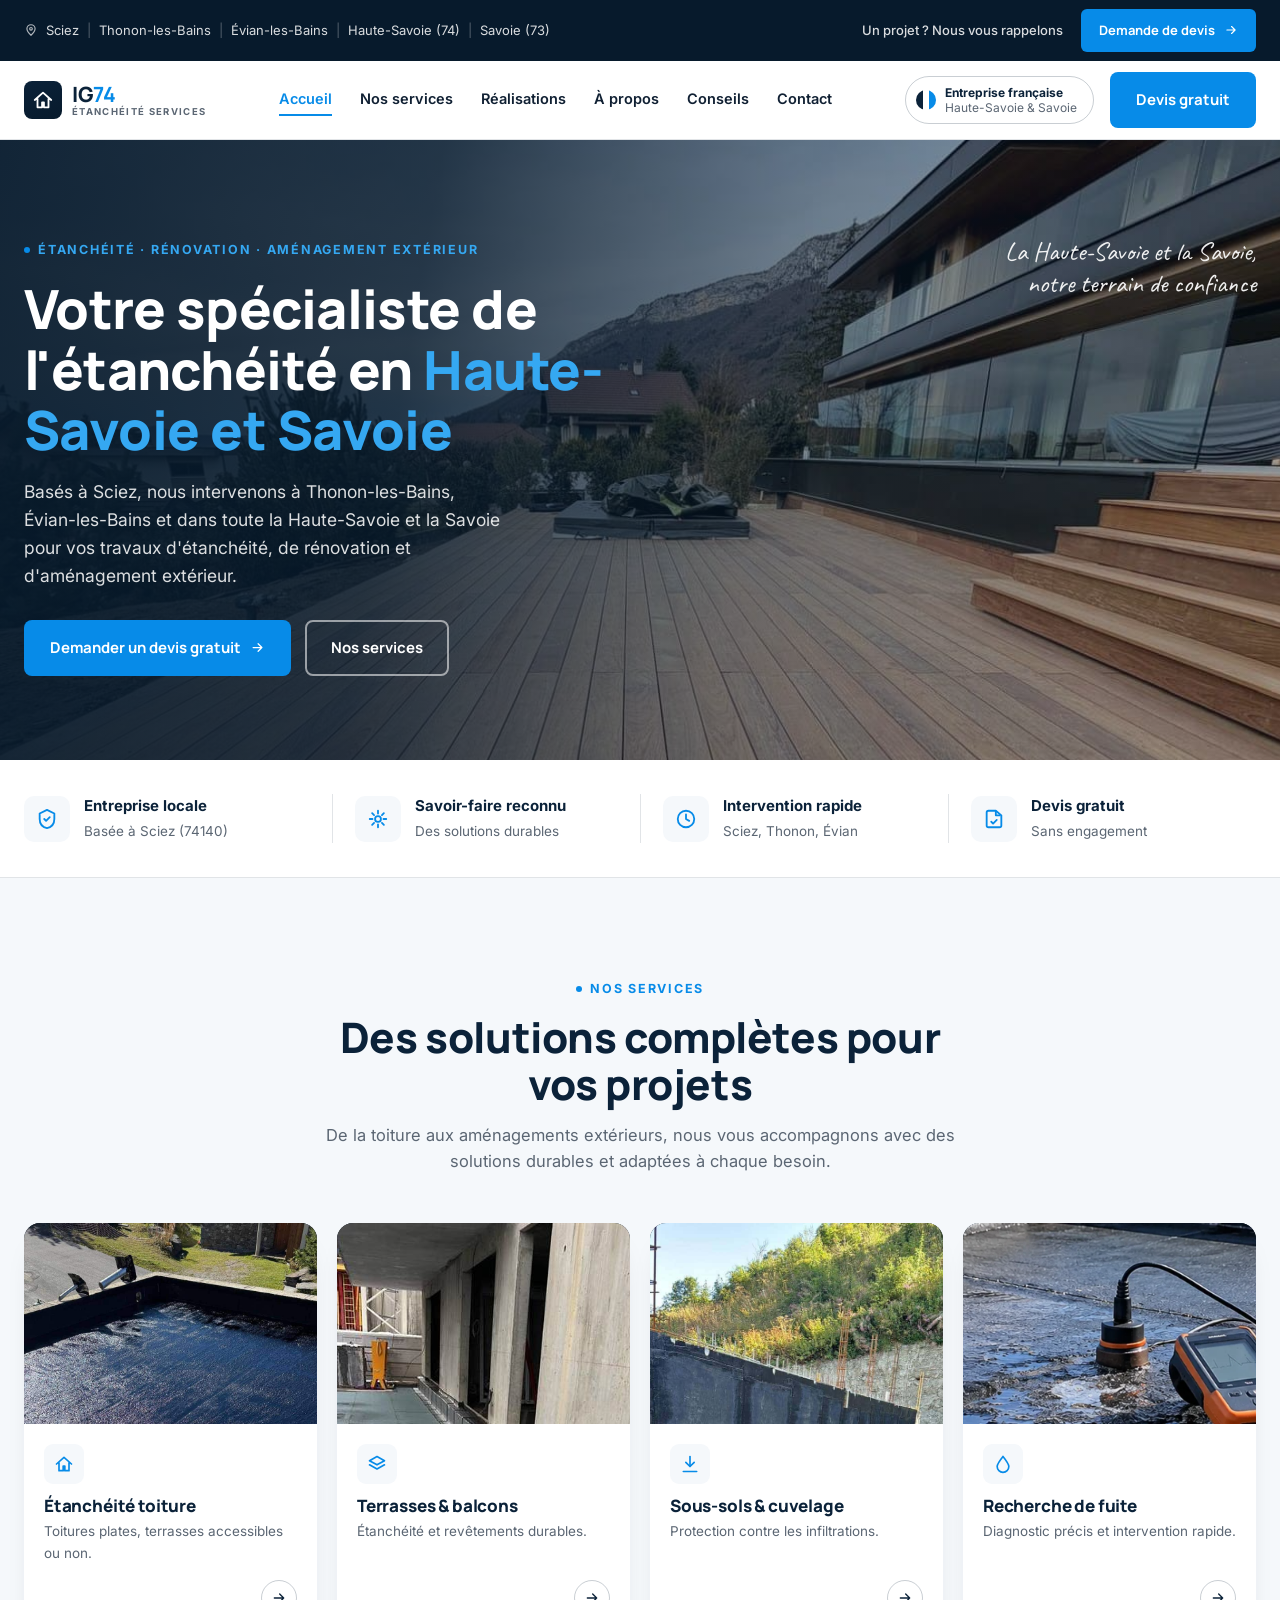
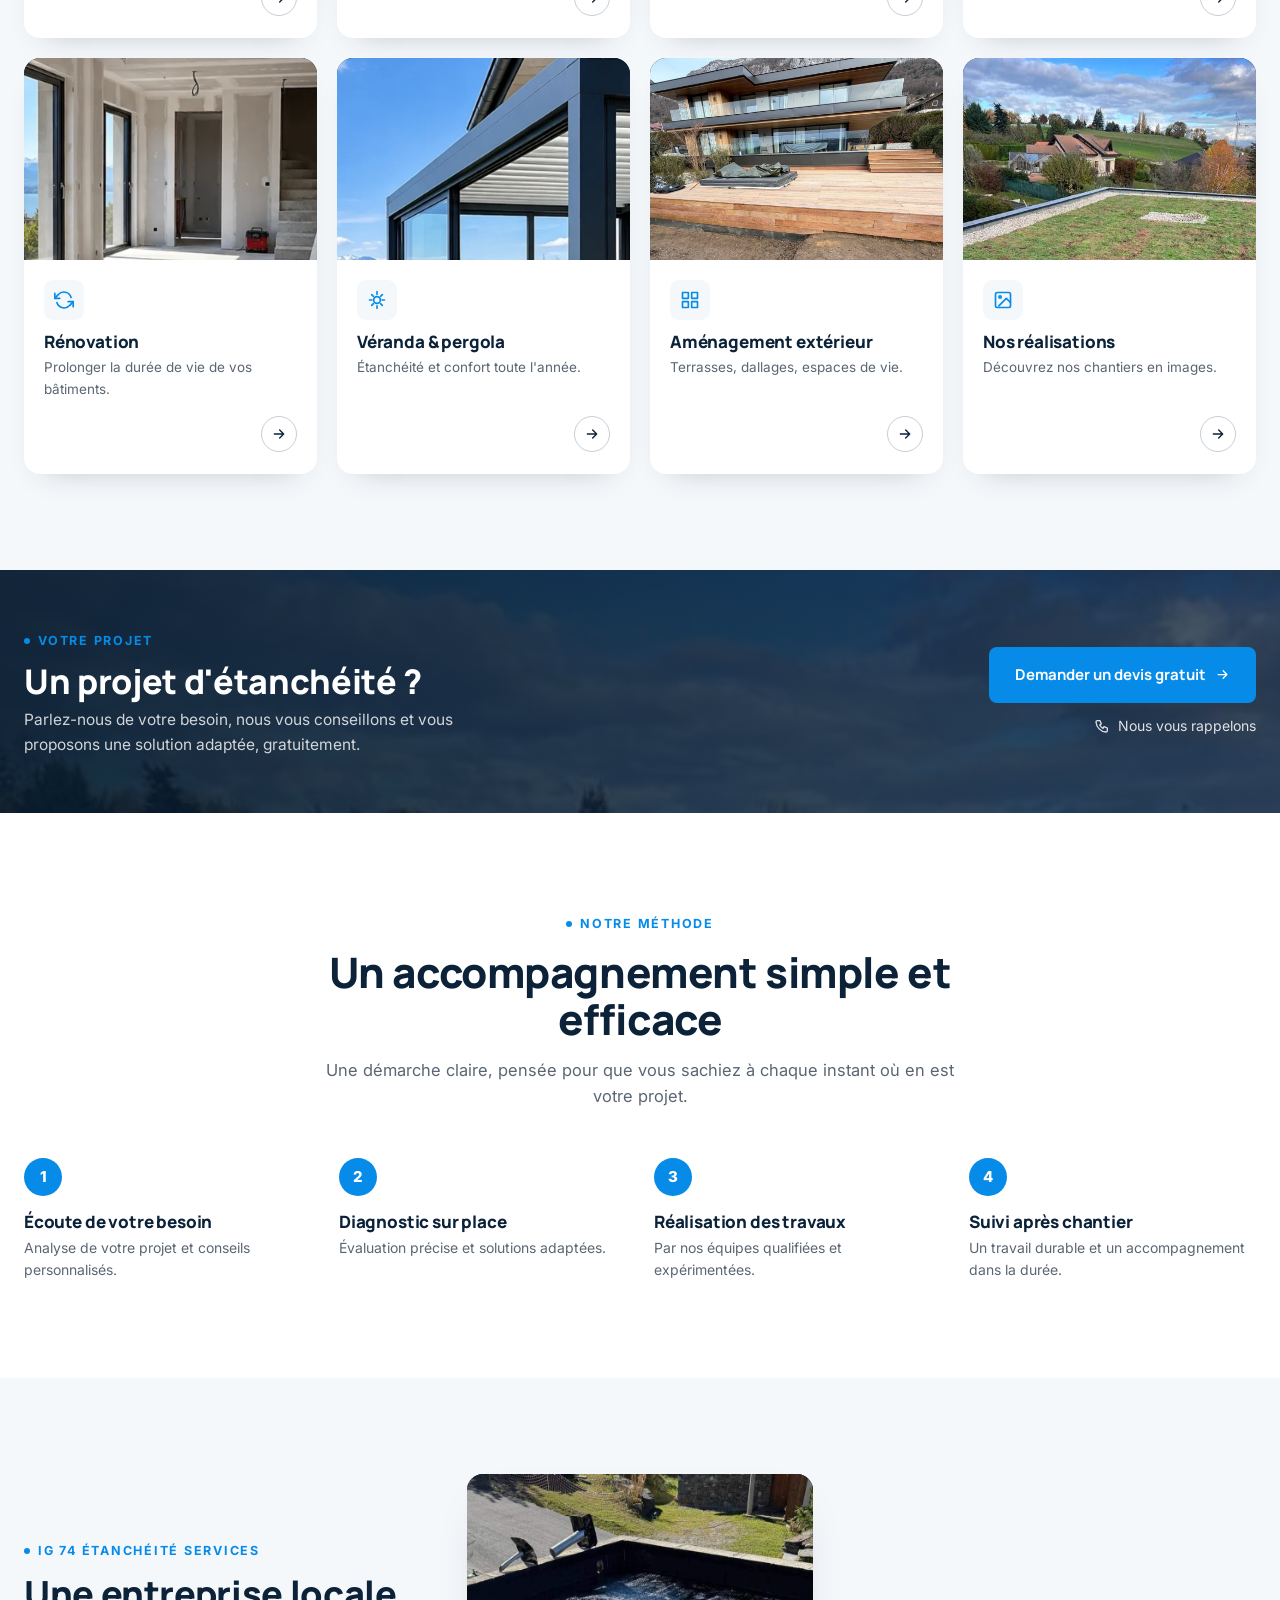
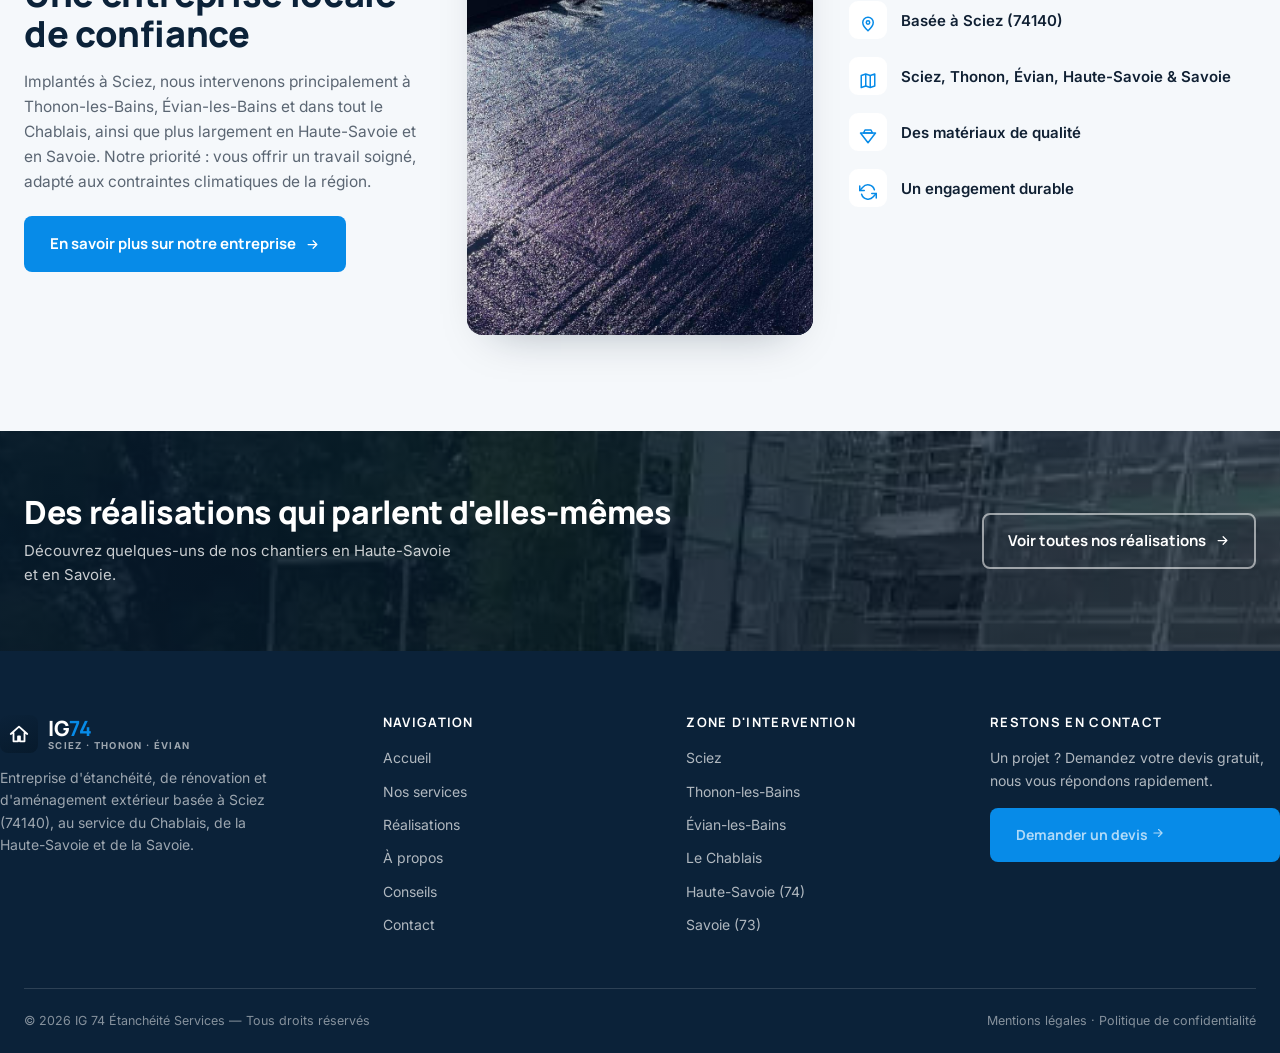
==== index.html @ 5bb249f6 "Initial IG74 website" ====
<!DOCTYPE html>
<html lang="fr">
<head>
<meta charset="UTF-8">
<meta name="viewport" content="width=device-width, initial-scale=1">
<title>Étanchéité à Sciez, Haute-Savoie &amp; Savoie | IG 74</title>
<meta name="description" content="Étanchéité toiture, terrasse et sous-sol à Sciez, en Haute-Savoie et en Savoie. Diagnostic et devis gratuits avec IG 74.">
<meta name="robots" content="index, follow">
<link rel="icon" type="image/svg+xml" href="images/favicon.svg">
<!-- Domaine définitif non fourni : à remplacer avant mise en ligne -->
<link rel="canonical" href="https://DOMAINE-A-DEFINIR.exemple/">
<meta name="geo.region" content="FR-74">
<meta name="geo.placename" content="Sciez">
<meta property="og:type" content="website">
<meta property="og:locale" content="fr_FR">
<meta property="og:title" content="Étanchéité à Sciez, Haute-Savoie &amp; Savoie | IG 74">
<meta property="og:description" content="Étanchéité toiture, terrasse et sous-sol à Sciez, en Haute-Savoie et en Savoie. Diagnostic et devis gratuits avec IG 74.">
<meta property="og:image" content="https://DOMAINE-A-DEFINIR.exemple/media/realisations/realisation-terrasse-bois-sur-mesure.jpg">
<meta property="og:url" content="https://DOMAINE-A-DEFINIR.exemple/">
<meta property="og:site_name" content="IG 74 Étanchéité Services">
<meta name="twitter:card" content="summary_large_image">
<link rel="preconnect" href="https://fonts.googleapis.com">
<link rel="preconnect" href="https://fonts.gstatic.com" crossorigin>
<link href="https://fonts.googleapis.com/css2?family=Manrope:wght@700;800;900&family=Inter:wght@400;500;600;700&family=Caveat:wght@600&display=swap" rel="stylesheet">
<link rel="stylesheet" href="assets/css/base.css">
<link rel="stylesheet" href="assets/css/home.css">
<script type="application/ld+json">
{
  "@context": "https://schema.org",
  "@type": ["GeneralContractor", "RoofingContractor"],
  "@id": "https://DOMAINE-A-DEFINIR.exemple/#business",
  "name": "IG 74 Étanchéité Services",
  "description": "Entreprise d'étanchéité, de rénovation et d'aménagement extérieur basée à Sciez, intervenant à Sciez, Thonon-les-Bains, Évian-les-Bains, dans le Chablais, et plus largement en Haute-Savoie et en Savoie.",
  "url": "https://DOMAINE-A-DEFINIR.exemple/",
  "taxID": "890 019 482",
  "address": {
    "@type": "PostalAddress",
    "streetAddress": "267 Chemin des Voies",
    "postalCode": "74140",
    "addressLocality": "Sciez",
    "addressRegion": "Haute-Savoie",
    "addressCountry": "FR"
  },
  "areaServed": [
    {"@type": "City", "name": "Sciez"},
    {"@type": "City", "name": "Thonon-les-Bains"},
    {"@type": "City", "name": "Évian-les-Bains"},
    {"@type": "AdministrativeArea", "name": "Le Chablais"},
    {"@type": "AdministrativeArea", "name": "Haute-Savoie"},
    {"@type": "AdministrativeArea", "name": "Savoie"}
  ]
}
</script>
<script type="application/ld+json">
{
  "@context": "https://schema.org",
  "@type": "FAQPage",
  "mainEntity": [
    {
      "@type": "Question",
      "name": "Le diagnostic et le devis sont-ils gratuits ?",
      "acceptedAnswer": {"@type": "Answer", "text": "Oui, le diagnostic et le devis IG 74 Étanchéité Services sont gratuits et sans engagement."}
    },
    {
      "@type": "Question",
      "name": "Dans quelles zones intervenez-vous ?",
      "acceptedAnswer": {"@type": "Answer", "text": "Nous intervenons à Sciez, Thonon-les-Bains, Évian-les-Bains et dans les environs du Chablais, ainsi que plus largement en Haute-Savoie et en Savoie."}
    },
    {
      "@type": "Question",
      "name": "Quels travaux réalisez-vous en dehors de l'étanchéité ?",
      "acceptedAnswer": {"@type": "Answer", "text": "Nous réalisons aussi la rénovation, l'aménagement extérieur, ainsi que la pose de vérandas et de pergolas."}
    }
  ]
}
</script>
</head>
<body>

<div class="topbar">
  <div class="wrap">
    <div class="topbar-zones">
      <svg width="14" height="14" viewBox="0 0 24 24" fill="none" aria-hidden="true"><path d="M12 21s7-6.2 7-11a7 7 0 10-14 0c0 4.8 7 11 7 11z" stroke="currentColor" stroke-width="2"/><circle cx="12" cy="10" r="2.3" stroke="currentColor" stroke-width="2"/></svg>
      <span>Sciez</span><span class="sep">|</span><span>Thonon-les-Bains</span><span class="sep">|</span><span>Évian-les-Bains</span><span class="sep">|</span><span>Haute-Savoie (74)</span><span class="sep">|</span><span>Savoie (73)</span>
    </div>
    <div class="topbar-right">
      <a class="callback" href="contact.html" data-track="callback_click">Un projet ? Nous vous rappelons</a>
      <a class="btn btn-primary" href="contact.html" data-track="quote_click">Demande de devis <svg width="14" height="14" viewBox="0 0 24 24" fill="none"><path d="M5 12h14M13 6l6 6-6 6" stroke="currentColor" stroke-width="2" stroke-linecap="round" stroke-linejoin="round"/></svg></a>
    </div>
  </div>
</div>

<header id="top">
  <div class="wrap nav" id="nav">
    <a class="logo" href="index.html" aria-label="IG 74 Étanchéité Services — Accueil">
      <span class="logo-mark" aria-hidden="true"><svg viewBox="0 0 24 24" fill="none"><path d="M3 12l9-8 9 8M6 10.3V20h5v-5.5h2V20h5V10.3" stroke="#fff" stroke-width="2" stroke-linecap="round" stroke-linejoin="round"/></svg></span>
      <span class="logo-word"><span class="lw-name">IG<b>74</b></span><span class="lw-tag">Étanchéité Services</span></span>
    </a>
    <nav class="navlinks">
      <a href="index.html" class="active">Accueil</a>
      <a href="index.html#services">Nos services</a>
      <a href="realisations.html">Réalisations</a>
      <a href="index.html#entreprise">À propos</a>
      <a href="index.html#methode">Conseils</a>
      <a href="contact.html">Contact</a>
    </nav>
    <div class="nav-cta">
      <div class="nav-badge">
        <span class="flag" aria-hidden="true"><i></i><i></i><i></i></span>
        <span class="nb-text"><b>Entreprise française</b><i>Haute-Savoie &amp; Savoie</i></span>
      </div>
      <a class="btn btn-primary" href="contact.html" data-track="quote_click">Devis gratuit</a>
      <button class="burger" id="burger" aria-label="Menu"><span></span><span></span><span></span></button>
    </div>
  </div>
</header>

<section class="hero">
  <div class="hero-bg" aria-hidden="true">
    <img src="media/realisations/realisation-terrasse-bois-sur-mesure.jpg" alt="" fetchpriority="high" decoding="async">
  </div>
  <div class="wrap hero-inner">
    <div class="hero-copy reveal">
      <span class="eyebrow"><span class="dot"></span>Étanchéité · Rénovation · Aménagement extérieur</span>
      <h1>Votre spécialiste de l&#x27;étanchéité en <span class="accent">Haute-Savoie et Savoie</span></h1>
      <p class="lead">Basés à Sciez, nous intervenons à Thonon-les-Bains, Évian-les-Bains et dans toute la Haute-Savoie et la Savoie pour vos travaux d&#x27;étanchéité, de rénovation et d&#x27;aménagement extérieur.</p>
      <div class="hero-cta">
        <a class="btn btn-primary" href="contact.html" data-track="quote_click">Demander un devis gratuit <svg width="15" height="15" viewBox="0 0 24 24" fill="none"><path d="M5 12h14M13 6l6 6-6 6" stroke="currentColor" stroke-width="2" stroke-linecap="round" stroke-linejoin="round"/></svg></a>
        <a class="btn btn-ghost-white" href="#services">Nos services</a>
      </div>
    </div>
    <p class="hero-script reveal">La Haute-Savoie et la Savoie, notre terrain de confiance</p>
  </div>
</section>

<section class="advantages">
  <div class="wrap">
    <div class="adv-item reveal">
      <span class="ico"><svg width="22" height="22" viewBox="0 0 24 24" fill="none"><path d="M12 2l8 4v6c0 5.5-3.5 9-8 10-4.5-1-8-4.5-8-10V6l8-4z" stroke="currentColor" stroke-width="2" stroke-linejoin="round"/><path d="M9 12l2 2 4-4" stroke="currentColor" stroke-width="2" stroke-linecap="round" stroke-linejoin="round"/></svg></span>
      <div><b>Entreprise locale</b><span>Basée à Sciez (74140)</span></div>
    </div>
    <div class="adv-item reveal">
      <span class="ico"><svg width="22" height="22" viewBox="0 0 24 24" fill="none" stroke="currentColor" stroke-width="2" stroke-linecap="round"><circle cx="12" cy="12" r="3.2"/><path d="M12 3v3M12 18v3M3 12h3M18 12h3M5.6 5.6l2.1 2.1M16.3 16.3l2.1 2.1M18.4 5.6l-2.1 2.1M7.7 16.3l-2.1 2.1"/></svg></span>
      <div><b>Savoir-faire reconnu</b><span>Des solutions durables</span></div>
    </div>
    <div class="adv-item reveal">
      <span class="ico"><svg width="22" height="22" viewBox="0 0 24 24" fill="none"><circle cx="12" cy="12" r="9" stroke="currentColor" stroke-width="2"/><path d="M12 7v5l3.5 2" stroke="currentColor" stroke-width="2" stroke-linecap="round" stroke-linejoin="round"/></svg></span>
      <div><b>Intervention rapide</b><span>Sciez, Thonon, Évian</span></div>
    </div>
    <div class="adv-item reveal">
      <span class="ico"><svg width="22" height="22" viewBox="0 0 24 24" fill="none"><path d="M14 3H6a2 2 0 00-2 2v14a2 2 0 002 2h12a2 2 0 002-2V8l-6-5z" stroke="currentColor" stroke-width="2" stroke-linejoin="round"/><path d="M14 3v5h5" stroke="currentColor" stroke-width="2" stroke-linejoin="round"/><path d="M9 15l2 2 4-4" stroke="currentColor" stroke-width="2" stroke-linecap="round" stroke-linejoin="round"/></svg></span>
      <div><b>Devis gratuit</b><span>Sans engagement</span></div>
    </div>
  </div>
</section>

<section class="block services" id="services">
  <div class="wrap">
    <div class="head reveal">
      <span class="eyebrow"><span class="dot"></span>Nos services</span>
      <h2>Des solutions complètes pour vos projets</h2>
      <p>De la toiture aux aménagements extérieurs, nous vous accompagnons avec des solutions durables et adaptées à chaque besoin.</p>
    </div>
    <div class="svc-grid">

      <a class="svc-card reveal" href="etancheite-toiture.html" data-track="service_click" data-service="etancheite-toiture">
        <div class="svc-photo"><img src="media/realisations/realisation-toiture-plate-etancheifiee.jpg" alt="Étanchéité de toiture plate — réalisation" loading="lazy" decoding="async"></div>
        <div class="svc-body">
          <span class="ico"><svg width="20" height="20" viewBox="0 0 24 24" fill="none"><path d="M3 12l9-8 9 8M6 10.3V20h5v-5.5h2V20h5V10.3" stroke="currentColor" stroke-width="2" stroke-linecap="round" stroke-linejoin="round"/></svg></span>
          <h3>Étanchéité toiture</h3>
          <p>Toitures plates, terrasses accessibles ou non.</p>
          <span class="svc-arrow"><svg width="16" height="16" viewBox="0 0 24 24" fill="none"><path d="M5 12h14M13 6l6 6-6 6" stroke="currentColor" stroke-width="2" stroke-linecap="round" stroke-linejoin="round"/></svg></span>
        </div>
      </a>

      <a class="svc-card reveal" href="etancheite-terrasse.html" data-track="service_click" data-service="etancheite-terrasse">
        <div class="svc-photo"><img src="media/realisations/realisation-etancheite-toiture-terrasse-web.jpg" alt="Étanchéité de terrasse — réalisation" loading="lazy" decoding="async"></div>
        <div class="svc-body">
          <span class="ico"><svg width="20" height="20" viewBox="0 0 24 24" fill="none"><path d="M12 3l9 5-9 5-9-5 9-5z" stroke="currentColor" stroke-width="2" stroke-linejoin="round"/><path d="M3 13l9 5 9-5" stroke="currentColor" stroke-width="2" stroke-linecap="round" stroke-linejoin="round"/></svg></span>
          <h3>Terrasses &amp; balcons</h3>
          <p>Étanchéité et revêtements durables.</p>
          <span class="svc-arrow"><svg width="16" height="16" viewBox="0 0 24 24" fill="none"><path d="M5 12h14M13 6l6 6-6 6" stroke="currentColor" stroke-width="2" stroke-linecap="round" stroke-linejoin="round"/></svg></span>
        </div>
      </a>

      <a class="svc-card reveal" href="etancheite-sous-sol.html" data-track="service_click" data-service="etancheite-sous-sol">
        <div class="svc-photo"><img src="media/realisations/realisation-etancheite-fondation.jpg" alt="Étanchéité de fondation — réalisation" loading="lazy" decoding="async"></div>
        <div class="svc-body">
          <span class="ico"><svg width="20" height="20" viewBox="0 0 24 24" fill="none" stroke="currentColor" stroke-width="2" stroke-linecap="round" stroke-linejoin="round"><path d="M12 3v11"/><path d="M7 10l5 5 5-5"/><path d="M4 21h16"/></svg></span>
          <h3>Sous-sols &amp; cuvelage</h3>
          <p>Protection contre les infiltrations.</p>
          <span class="svc-arrow"><svg width="16" height="16" viewBox="0 0 24 24" fill="none"><path d="M5 12h14M13 6l6 6-6 6" stroke="currentColor" stroke-width="2" stroke-linecap="round" stroke-linejoin="round"/></svg></span>
        </div>
      </a>

      <a class="svc-card reveal" href="recherche-de-fuite.html" data-track="service_click" data-service="recherche-de-fuite">
        <div class="svc-photo"><img src="media/services/recherche-de-fuite.webp" alt="Recherche et diagnostic de fuite sur toiture-terrasse" loading="lazy" decoding="async"></div>
        <div class="svc-body">
          <span class="ico"><svg width="20" height="20" viewBox="0 0 24 24" fill="none"><path d="M12 3c-4 5-7 9-7 12a7 7 0 0014 0c0-3-3-7-7-12z" stroke="currentColor" stroke-width="2" stroke-linejoin="round"/></svg></span>
          <h3>Recherche de fuite</h3>
          <p>Diagnostic précis et intervention rapide.</p>
          <span class="svc-arrow"><svg width="16" height="16" viewBox="0 0 24 24" fill="none"><path d="M5 12h14M13 6l6 6-6 6" stroke="currentColor" stroke-width="2" stroke-linecap="round" stroke-linejoin="round"/></svg></span>
        </div>
      </a>

      <a class="svc-card reveal" href="renovation-entreprise-generale.html" data-track="service_click" data-service="renovation-entreprise-generale">
        <div class="svc-photo"><img src="media/services/renovation.webp" alt="Travaux de rénovation intérieure par IG 74" loading="lazy" decoding="async"></div>
        <div class="svc-body">
          <span class="ico"><svg width="20" height="20" viewBox="0 0 24 24" fill="none" stroke="currentColor" stroke-width="2" stroke-linecap="round" stroke-linejoin="round"><path d="M1 4v6h6"/><path d="M23 20v-6h-6"/><path d="M20.5 9A9 9 0 005 5.6L1 10"/><path d="M3.5 15A9 9 0 0019 18.4L23 14"/></svg></span>
          <h3>Rénovation</h3>
          <p>Prolonger la durée de vie de vos bâtiments.</p>
          <span class="svc-arrow"><svg width="16" height="16" viewBox="0 0 24 24" fill="none"><path d="M5 12h14M13 6l6 6-6 6" stroke="currentColor" stroke-width="2" stroke-linecap="round" stroke-linejoin="round"/></svg></span>
        </div>
      </a>

      <a class="svc-card reveal" href="veranda-pergola.html" data-track="service_click" data-service="veranda-pergola">
        <div class="svc-photo"><img src="media/services/veranda-pergola.webp" alt="Véranda et pergola moderne" loading="lazy" decoding="async"></div>
        <div class="svc-body">
          <span class="ico"><svg width="20" height="20" viewBox="0 0 24 24" fill="none" stroke="currentColor" stroke-width="2" stroke-linecap="round"><circle cx="12" cy="12" r="4"/><path d="M12 2v3M12 19v3M3 12h3M18 12h3M5.6 5.6l2.1 2.1M16.3 16.3l2.1 2.1M18.4 5.6l-2.1 2.1M7.7 16.3l-2.1 2.1"/></svg></span>
          <h3>Véranda &amp; pergola</h3>
          <p>Étanchéité et confort toute l&#x27;année.</p>
          <span class="svc-arrow"><svg width="16" height="16" viewBox="0 0 24 24" fill="none"><path d="M5 12h14M13 6l6 6-6 6" stroke="currentColor" stroke-width="2" stroke-linecap="round" stroke-linejoin="round"/></svg></span>
        </div>
      </a>

      <a class="svc-card reveal" href="amenagement-exterieur.html" data-track="service_click" data-service="amenagement-exterieur">
        <div class="svc-photo"><img src="media/realisations/realisation-terrasse-bois.jpg" alt="Terrasse en bois — réalisation" loading="lazy" decoding="async"></div>
        <div class="svc-body">
          <span class="ico"><svg width="20" height="20" viewBox="0 0 24 24" fill="none" stroke="currentColor" stroke-width="2" stroke-linejoin="round"><rect x="3" y="3" width="7" height="7"/><rect x="14" y="3" width="7" height="7"/><rect x="3" y="14" width="7" height="7"/><rect x="14" y="14" width="7" height="7"/></svg></span>
          <h3>Aménagement extérieur</h3>
          <p>Terrasses, dallages, espaces de vie.</p>
          <span class="svc-arrow"><svg width="16" height="16" viewBox="0 0 24 24" fill="none"><path d="M5 12h14M13 6l6 6-6 6" stroke="currentColor" stroke-width="2" stroke-linecap="round" stroke-linejoin="round"/></svg></span>
        </div>
      </a>

      <a class="svc-card reveal" href="realisations.html" data-track="service_click" data-service="realisations">
        <div class="svc-photo"><img src="media/realisations/realisation-toiture-vegetalisee-web.jpg" alt="Nos réalisations" loading="lazy" decoding="async"></div>
        <div class="svc-body">
          <span class="ico"><svg width="20" height="20" viewBox="0 0 24 24" fill="none" stroke="currentColor" stroke-width="2" stroke-linejoin="round"><rect x="3" y="3" width="18" height="18" rx="2"/><circle cx="8.5" cy="8.5" r="1.4"/><path d="M21 15l-5-5-9 9" stroke-linecap="round"/></svg></span>
          <h3>Nos réalisations</h3>
          <p>Découvrez nos chantiers en images.</p>
          <span class="svc-arrow"><svg width="16" height="16" viewBox="0 0 24 24" fill="none"><path d="M5 12h14M13 6l6 6-6 6" stroke="currentColor" stroke-width="2" stroke-linecap="round" stroke-linejoin="round"/></svg></span>
        </div>
      </a>

    </div>
  </div>
</section>

<section class="ctaband-photo">
  <div class="bg" aria-hidden="true"><img src="media/realisations/realisation-toiture-vegetalisee-web.jpg" alt=""></div>
  <div class="wrap reveal">
    <div>
      <span class="eyebrow"><span class="dot"></span>Votre projet</span>
      <h2>Un projet d&#x27;étanchéité ?</h2>
      <p>Parlez-nous de votre besoin, nous vous conseillons et vous proposons une solution adaptée, gratuitement.</p>
    </div>
    <div class="cb-actions">
      <a class="btn btn-primary" href="contact.html" data-track="quote_click">Demander un devis gratuit <svg width="15" height="15" viewBox="0 0 24 24" fill="none"><path d="M5 12h14M13 6l6 6-6 6" stroke="currentColor" stroke-width="2" stroke-linecap="round" stroke-linejoin="round"/></svg></a>
      <a class="callback" href="contact.html" data-track="callback_click"><svg width="16" height="16" viewBox="0 0 24 24" fill="none"><path d="M5 4h4l2 5-2.5 1.5a11 11 0 005 5L15 13l5 2v4a2 2 0 01-2 2A16 16 0 013 6a2 2 0 012-2z" stroke="currentColor" stroke-width="2" stroke-linejoin="round"/></svg> Nous vous rappelons</a>
    </div>
  </div>
</section>

<section class="block process" id="methode">
  <div class="wrap">
    <div class="head reveal">
      <span class="eyebrow"><span class="dot"></span>Notre méthode</span>
      <h2>Un accompagnement simple et efficace</h2>
      <p>Une démarche claire, pensée pour que vous sachiez à chaque instant où en est votre projet.</p>
    </div>
    <div class="steps">
      <div class="step reveal"><div class="num">1</div><h4>Écoute de votre besoin</h4><p>Analyse de votre projet et conseils personnalisés.</p></div>
      <div class="step reveal"><div class="num">2</div><h4>Diagnostic sur place</h4><p>Évaluation précise et solutions adaptées.</p></div>
      <div class="step reveal"><div class="num">3</div><h4>Réalisation des travaux</h4><p>Par nos équipes qualifiées et expérimentées.</p></div>
      <div class="step reveal"><div class="num">4</div><h4>Suivi après chantier</h4><p>Un travail durable et un accompagnement dans la durée.</p></div>
    </div>
  </div>
</section>

<section class="block local" id="entreprise">
  <div class="wrap local-grid">
    <div class="local-copy reveal">
      <span class="eyebrow"><span class="dot"></span>IG 74 Étanchéité Services</span>
      <h2>Une entreprise locale de confiance</h2>
      <p>Implantés à Sciez, nous intervenons principalement à Thonon-les-Bains, Évian-les-Bains et dans tout le Chablais, ainsi que plus largement en Haute-Savoie et en Savoie. Notre priorité : vous offrir un travail soigné, adapté aux contraintes climatiques de la région.</p>
      <a class="btn btn-primary" href="contact.html" data-track="quote_click">En savoir plus sur notre entreprise <svg width="15" height="15" viewBox="0 0 24 24" fill="none"><path d="M5 12h14M13 6l6 6-6 6" stroke="currentColor" stroke-width="2" stroke-linecap="round" stroke-linejoin="round"/></svg></a>
    </div>
    <div class="local-media reveal">
      <img src="media/realisations/realisation-toiture-plate-etancheifiee.jpg" alt="Chantier d'étanchéité IG 74 Étanchéité Services" loading="lazy" decoding="async">
    </div>
    <div class="local-points reveal">
      <div class="local-point">
        <span class="ico"><svg width="18" height="18" viewBox="0 0 24 24" fill="none"><path d="M12 21s7-6.2 7-11a7 7 0 10-14 0c0 4.8 7 11 7 11z" stroke="currentColor" stroke-width="2"/><circle cx="12" cy="10" r="2.3" stroke="currentColor" stroke-width="2"/></svg></span>
        <span>Basée à Sciez (74140)</span>
      </div>
      <div class="local-point">
        <span class="ico"><svg width="18" height="18" viewBox="0 0 24 24" fill="none"><path d="M9 20l-6 2V6l6-2 6 2 6-2v16l-6 2-6-2z" stroke="currentColor" stroke-width="2" stroke-linejoin="round"/><path d="M9 4v16M15 6v16" stroke="currentColor" stroke-width="2"/></svg></span>
        <span>Sciez, Thonon, Évian, Haute-Savoie &amp; Savoie</span>
      </div>
      <div class="local-point">
        <span class="ico"><svg width="18" height="18" viewBox="0 0 24 24" fill="none"><path d="M6 8h12l-2-4H8L6 8z" stroke="currentColor" stroke-width="2" stroke-linejoin="round"/><path d="M2 8h20l-10 13L2 8z" stroke="currentColor" stroke-width="2" stroke-linejoin="round"/></svg></span>
        <span>Des matériaux de qualité</span>
      </div>
      <div class="local-point">
        <span class="ico"><svg width="18" height="18" viewBox="0 0 24 24" fill="none" stroke="currentColor" stroke-width="2" stroke-linecap="round" stroke-linejoin="round"><path d="M1 4v6h6"/><path d="M23 20v-6h-6"/><path d="M20.5 9A9 9 0 005 5.6L1 10"/><path d="M3.5 15A9 9 0 0019 18.4L23 14"/></svg></span>
        <span>Un engagement durable</span>
      </div>
    </div>
  </div>
</section>

<section class="real-band">
  <div class="bg" aria-hidden="true"><img src="media/realisations/realisation-sur-le-chantier-poster.jpg" alt=""></div>
  <div class="wrap reveal">
    <div>
      <h2>Des réalisations qui parlent d&#x27;elles-mêmes</h2>
      <p>Découvrez quelques-uns de nos chantiers en Haute-Savoie et en Savoie.</p>
    </div>
    <a class="btn btn-ghost-white" href="realisations.html">Voir toutes nos réalisations <svg width="15" height="15" viewBox="0 0 24 24" fill="none"><path d="M5 12h14M13 6l6 6-6 6" stroke="currentColor" stroke-width="2" stroke-linecap="round" stroke-linejoin="round"/></svg></a>
  </div>
</section>

<footer>
  <div class="wrap foot-top">
    <div class="foot-grid">
      <div class="foot-brand">
        <a class="logo" href="index.html" aria-label="IG 74 Étanchéité Services">
          <span class="logo-mark" aria-hidden="true"><svg viewBox="0 0 24 24" fill="none"><path d="M3 12l9-8 9 8M6 10.3V20h5v-5.5h2V20h5V10.3" stroke="#fff" stroke-width="2" stroke-linecap="round" stroke-linejoin="round"/></svg></span>
          <span class="logo-word"><span class="lw-name">IG<b>74</b></span><span class="lw-tag">Sciez · Thonon · Évian</span></span>
        </a>
        <p>Entreprise d&#x27;étanchéité, de rénovation et d&#x27;aménagement extérieur basée à Sciez (74140), au service du Chablais, de la Haute-Savoie et de la Savoie.</p>
      </div>
      <div class="foot-col">
        <h4>Navigation</h4>
        <a href="index.html">Accueil</a>
        <a href="index.html#services">Nos services</a>
        <a href="realisations.html">Réalisations</a>
        <a href="index.html#entreprise">À propos</a>
        <a href="index.html#methode">Conseils</a>
        <a href="contact.html">Contact</a>
      </div>
      <div class="foot-col">
        <h4>Zone d&#x27;intervention</h4>
        <div>Sciez</div>
        <div>Thonon-les-Bains</div>
        <div>Évian-les-Bains</div>
        <div>Le Chablais</div>
        <div>Haute-Savoie (74)</div>
        <div>Savoie (73)</div>
      </div>
      <div class="foot-col">
        <h4>Restons en contact</h4>
        <p>Un projet ? Demandez votre devis gratuit, nous vous répondons rapidement.</p>
        <a class="btn btn-primary" href="contact.html" data-track="quote_click">Demander un devis <svg width="14" height="14" viewBox="0 0 24 24" fill="none"><path d="M5 12h14M13 6l6 6-6 6" stroke="currentColor" stroke-width="2" stroke-linecap="round" stroke-linejoin="round"/></svg></a>
      </div>
    </div>
  </div>
  <div class="wrap">
    <div class="foot-bottom">
      <span>© <span data-ig74="year"></span> IG 74 Étanchéité Services — Tous droits réservés</span>
      <span><a href="mentions-legales.html">Mentions légales</a> · <a href="politique-de-confidentialite.html">Politique de confidentialité</a></span>
    </div>
  </div>
</footer>

<div class="mobile-cta-bar" role="navigation" aria-label="Actions rapides">
  <a href="contact.html" data-track="quote_click"><svg width="17" height="17" viewBox="0 0 24 24" fill="none"><path d="M4 20h16M6 20V9l6-4 6 4v11M10 20v-6h4v6" stroke="currentColor" stroke-width="2" stroke-linejoin="round"/></svg>Devis</a>
  <a href="contact.html" data-track="callback_click"><svg width="17" height="17" viewBox="0 0 24 24" fill="none"><path d="M5 4h4l2 5-2.5 1.5a11 11 0 005 5L15 13l5 2v4a2 2 0 01-2 2A16 16 0 013 6a2 2 0 012-2z" stroke="currentColor" stroke-width="2" stroke-linejoin="round"/></svg>Rappel</a>
  <a class="cta-quote" href="realisations.html"><svg width="17" height="17" viewBox="0 0 24 24" fill="none"><rect x="3" y="3" width="18" height="18" rx="2" stroke="currentColor" stroke-width="2"/><circle cx="8.5" cy="8.5" r="1.4" stroke="currentColor" stroke-width="2"/><path d="M21 15l-5-5-9 9" stroke="currentColor" stroke-width="2" stroke-linecap="round"/></svg>Réalisations</a>
</div>

<script src="assets/js/site-config.js"></script>
<script src="assets/js/tracking.js"></script>
<script src="assets/js/site.js"></script>
</body>
</html>
---- assets/css/base.css ----
/* ============================================================
   IG 74 ÉTANCHÉITÉ SERVICES — Fondations (tokens, layout, header,
   topbar, footer, boutons). Partagé par toutes les pages.
   ============================================================ */
:root{
  --navy:#0B2239;
  --navy-deep:#071A2C;
  --blue:#078BE8;
  --blue-light:#35A8F2;
  --ink:#102033;
  --muted:#5B6673;
  --paper:#F5F8FB;
  --white:#FFFFFF;
  --line:rgba(11,34,57,.12);
  --line-strong:rgba(11,34,57,.22);
  --r-sm:6px;
  --r-md:10px;
  --r-lg:16px;
  --shadow-soft:0 20px 44px -26px rgba(7,26,44,.35);
  --shadow-card:0 14px 30px -20px rgba(7,26,44,.28);
}
*{box-sizing:border-box;margin:0;padding:0}
html{scroll-behavior:smooth}
html,body{overflow-x:clip;max-width:100%}
body{
  font-family:"Inter",system-ui,sans-serif;
  color:var(--ink);
  background:var(--white);
  line-height:1.6;
  -webkit-font-smoothing:antialiased;
}
h1,h2,h3,h4{font-family:"Manrope","Inter",system-ui,sans-serif;line-height:1.12;letter-spacing:-.01em;color:var(--navy)}
a{color:inherit;text-decoration:none}
ul{list-style:none}
img{max-width:100%}
.wrap{max-width:1280px;margin:0 auto;padding:0 24px}
.wrap-narrow{max-width:900px;margin:0 auto;padding:0 24px}
section[id]{scroll-margin-top:132px}

.eyebrow{
  display:inline-flex;align-items:center;gap:8px;
  font-size:12.5px;letter-spacing:.14em;text-transform:uppercase;
  color:var(--blue);font-weight:700;
}
.eyebrow .dot{width:6px;height:6px;border-radius:50%;background:var(--blue);flex:0 0 auto}

.btn{
  display:inline-flex;align-items:center;gap:9px;justify-content:center;
  font-family:"Manrope","Inter",sans-serif;font-weight:700;font-size:15px;
  padding:14px 24px;border-radius:8px;border:2px solid transparent;
  cursor:pointer;transition:transform .15s ease,background .2s ease,color .2s ease,box-shadow .25s ease;
  white-space:nowrap;
}
.btn-primary{background:var(--blue);color:#fff}
.btn-primary:hover{background:#0678c9;transform:translateY(-2px);box-shadow:0 16px 32px -14px rgba(7,139,232,.55)}
.btn-dark{background:var(--navy);color:#fff}
.btn-dark:hover{background:var(--navy-deep);transform:translateY(-2px)}
.btn-ghost{border-color:var(--navy);color:var(--navy)}
.btn-ghost:hover{background:var(--navy);color:#fff;transform:translateY(-2px)}
.btn-ghost-white{border-color:rgba(255,255,255,.55);color:#fff}
.btn-ghost-white:hover{background:#fff;color:var(--navy)}
.btn[aria-disabled="true"]{opacity:.55;cursor:not-allowed;pointer-events:none}
.btn svg{flex:0 0 auto}

/* ---------- LOGO / WORDMARK ---------- */
.logo{display:flex;align-items:center;gap:10px}
.logo-mark{
  width:38px;height:38px;flex:0 0 auto;border-radius:8px;
  background:linear-gradient(160deg,var(--navy),var(--navy-deep));
  display:flex;align-items:center;justify-content:center;position:relative;
}
.logo-mark svg{width:22px;height:22px}
.logo-word{display:flex;flex-direction:column;line-height:1}
.logo-word .lw-name{font-family:"Manrope",sans-serif;font-weight:900;font-size:21px;letter-spacing:-.02em;color:var(--navy)}
.logo-word .lw-name b{color:var(--blue)}
.logo-word .lw-tag{font-size:9.5px;letter-spacing:.14em;text-transform:uppercase;color:var(--muted);font-weight:700;margin-top:2px}
footer .logo-word .lw-name{color:#fff}
footer .logo-word .lw-tag{color:rgba(255,255,255,.6)}

/* ---------- TOPBAR ---------- */
.topbar{background:var(--navy-deep);color:rgba(255,255,255,.85)}
.topbar .wrap{display:flex;align-items:center;justify-content:space-between;gap:20px;padding:9px 24px;font-size:13px}
.topbar-zones{display:flex;align-items:center;gap:8px;flex-wrap:wrap}
.topbar-zones svg{flex:0 0 auto;opacity:.8}
.topbar-zones span:not(.sep){white-space:nowrap}
.topbar-zones .sep{color:rgba(255,255,255,.3)}
.topbar-right{display:flex;align-items:center;gap:18px}
.topbar-right a.callback{color:rgba(255,255,255,.85);font-weight:500;white-space:nowrap}
.topbar-right a.callback:hover{color:#fff}
.topbar .btn{padding:9px 16px;font-size:13px;border-radius:6px}
@media (max-width:900px){.topbar-zones{display:none}.topbar .wrap{justify-content:space-between}}
@media (max-width:520px){.topbar-right a.callback{display:none}}

/* ---------- HEADER ---------- */
header{position:sticky;top:0;z-index:80;background:rgba(255,255,255,.96);backdrop-filter:blur(10px);border-bottom:1px solid var(--line);transition:box-shadow .3s ease}
header.scrolled{box-shadow:0 8px 30px -18px rgba(7,26,44,.35)}
.nav{display:flex;align-items:center;justify-content:space-between;height:78px;gap:20px}
.navlinks{display:flex;align-items:center;gap:28px}
.navlinks a{font-size:14.5px;font-weight:600;color:var(--ink);padding:4px 0;border-bottom:2px solid transparent;transition:color .2s,border-color .2s}
.navlinks a:hover{color:var(--blue)}
.navlinks a.active{color:var(--blue);border-color:var(--blue)}
.nav-cta{display:flex;align-items:center;gap:16px;flex:0 0 auto}
.nav-badge{
  display:flex;align-items:center;gap:9px;padding:8px 16px 8px 10px;border-radius:999px;
  border:1px solid var(--line-strong);font-size:12px;line-height:1.25;white-space:nowrap;
}
.nav-badge .flag{width:20px;height:20px;border-radius:50%;flex:0 0 auto;overflow:hidden;display:flex;box-shadow:inset 0 0 0 1px rgba(0,0,0,.08)}
.nav-badge .flag i{flex:1;display:block}
.nav-badge .flag i:nth-child(1){background:#0B2239}
.nav-badge .flag i:nth-child(2){background:#fff}
.nav-badge .flag i:nth-child(3){background:#078BE8}
.nav-badge .nb-text{display:flex;flex-direction:column}
.nav-badge b{font-weight:700;color:var(--navy)}
.nav-badge i{font-style:normal;color:var(--muted)}
.burger{display:none;background:none;border:0;cursor:pointer;flex-direction:column;gap:5px;padding:8px}
.burger span{width:24px;height:2px;background:var(--navy);transition:.25s}
@media (max-width:1080px){.nav-badge{display:none}}
@media (max-width:960px){
  .navlinks{display:none}
  .burger{display:flex}
  .mobile-open .navlinks{
    display:flex;position:absolute;top:100%;left:0;right:0;flex-direction:column;
    background:#fff;padding:18px 24px;gap:4px;border-bottom:1px solid var(--line);box-shadow:var(--shadow-soft);
  }
  .mobile-open .navlinks a{padding:12px 0;border-bottom:1px solid var(--line)}
  .nav-cta .btn-primary{padding:10px 14px;font-size:13.5px}
}

/* ---------- FOOTER ---------- */
footer{background:var(--navy);color:rgba(255,255,255,.72)}
.foot-top{padding:64px 0 40px}
.foot-grid{display:grid;grid-template-columns:1.3fr 1fr 1fr 1.1fr;gap:40px}
.foot-brand p{font-size:14px;max-width:280px;margin-top:14px;color:rgba(255,255,255,.6)}
.foot-col h4{color:#fff;font-size:13px;letter-spacing:.1em;text-transform:uppercase;margin-bottom:18px;font-weight:700}
.foot-col a,.foot-col div{display:block;font-size:14px;margin-bottom:11px;color:rgba(255,255,255,.68);overflow-wrap:anywhere}
.foot-col a:hover{color:var(--blue-light)}
.foot-col p{font-size:14px;color:rgba(255,255,255,.68);margin-bottom:16px}
.foot-bottom{border-top:1px solid rgba(255,255,255,.14);padding:22px 0;display:flex;flex-wrap:wrap;gap:10px 24px;justify-content:space-between;font-size:12.5px;color:rgba(255,255,255,.5)}
.foot-bottom a{color:rgba(255,255,255,.5)}
.foot-bottom a:hover{color:#fff}
@media (max-width:900px){.foot-grid{grid-template-columns:1fr 1fr;gap:32px}}
@media (max-width:600px){
  .foot-grid{grid-template-columns:1fr;gap:28px;text-align:center}
  .foot-brand .logo{justify-content:center}
  .foot-brand p{margin-left:auto;margin-right:auto}
  .foot-bottom{flex-direction:column;align-items:center;text-align:center}
}

/* ---------- BREADCRUMB (pages internes) ---------- */
.crumb{font-size:12.5px;color:var(--muted);padding:20px 0 0}
.crumb a{color:var(--blue)}
.crumb a:hover{text-decoration:underline}

/* ---------- REVEAL ---------- */
.reveal{opacity:0;transform:translateY(20px);transition:opacity .6s ease,transform .6s ease}
.reveal.in{opacity:1;transform:none}
@media (prefers-reduced-motion:reduce){
  *{animation:none!important;transition:none!important;scroll-behavior:auto!important}
  .reveal{opacity:1;transform:none}
}

/* ---------- MOBILE CTA BAR ---------- */
.mobile-cta-bar{display:none}
@media (max-width:640px){
  .mobile-cta-bar{
    display:flex;position:fixed;left:0;right:0;bottom:0;z-index:95;
    background:var(--navy);box-shadow:0 -6px 20px rgba(0,0,0,.28);
    padding-bottom:env(safe-area-inset-bottom);
  }
  .mobile-cta-bar a{
    flex:1;display:flex;align-items:center;justify-content:center;gap:8px;
    padding:14px 4px;color:#fff;font-weight:700;font-size:13.5px;
  }
  .mobile-cta-bar a.cta-quote{background:var(--blue)}
  body:has(.mobile-cta-bar){padding-bottom:calc(52px + env(safe-area-inset-bottom))}
}
---- assets/css/home.css ----
/* ============================================================
   IG 74 ÉTANCHÉITÉ SERVICES — Accueil
   ============================================================ */
section.block{padding:96px 0}
.head{max-width:660px;margin:0 auto 48px;text-align:center}
.head h2{font-size:clamp(28px,3.4vw,42px);font-weight:800;margin:14px 0 14px}
.head p{font-size:16.5px;color:var(--muted)}
@media (max-width:600px){section.block{padding:64px 0}}

/* ---------- HERO ---------- */
.hero{position:relative;overflow:hidden;background:var(--navy-deep);color:#fff;padding:64px 0 76px}
.hero-bg{position:absolute;inset:0;z-index:0}
.hero-bg img{width:100%;height:100%;object-fit:cover;object-position:center 22%;transform:scale(1.1);transform-origin:center top}
.hero-bg::after{
  content:"";position:absolute;inset:0;
  background:linear-gradient(100deg,rgba(7,26,44,.94) 0%,rgba(7,26,44,.86) 32%,rgba(7,26,44,.55) 58%,rgba(7,26,44,.28) 100%);
}
.hero-inner{position:relative;z-index:1;display:grid;grid-template-columns:1.15fr .85fr;gap:40px;align-items:end;min-height:480px;padding-top:20px}
.hero-copy{padding-bottom:8px}
.hero .eyebrow{color:var(--blue-light);margin-bottom:18px}
.hero h1{font-size:clamp(34px,4.6vw,54px);font-weight:800;margin-bottom:18px;color:#fff}
.hero h1 .accent{color:var(--blue-light)}
.hero .lead{font-size:17.5px;color:rgba(255,255,255,.86);max-width:480px;margin-bottom:30px}
.hero-cta{display:flex;flex-wrap:wrap;gap:14px}
.hero-script{
  justify-self:end;align-self:start;margin-top:12px;max-width:280px;text-align:right;
  font-family:"Caveat",cursive;font-size:26px;line-height:1.25;color:rgba(255,255,255,.92);
  transform:rotate(-2deg);
}
@media (max-width:960px){
  .hero-inner{grid-template-columns:1fr;min-height:0}
  .hero-script{display:none}
  .hero .lead{max-width:none}
}
@media (max-width:600px){
  .hero{padding:44px 0 56px}
  .hero-cta{flex-direction:column}
  .hero-cta .btn{width:100%}
}

/* ---------- BANDE AVANTAGES ---------- */
.advantages{background:#fff;border-bottom:1px solid var(--line)}
.advantages .wrap{display:grid;grid-template-columns:repeat(4,1fr);gap:0;padding:34px 24px}
.adv-item{display:flex;align-items:center;gap:14px;padding:0 22px;border-left:1px solid var(--line)}
.adv-item:first-child{border-left:0;padding-left:0}
.adv-item .ico{
  width:46px;height:46px;border-radius:10px;background:var(--paper);flex:0 0 auto;
  display:flex;align-items:center;justify-content:center;color:var(--blue);
}
.adv-item b{display:block;font-size:15px;color:var(--navy);font-weight:700}
.adv-item span{font-size:13.5px;color:var(--muted)}
@media (max-width:900px){
  .advantages .wrap{grid-template-columns:1fr 1fr;gap:24px 0}
  .adv-item{border-left:0;padding:0}
  .adv-item:nth-child(odd){padding-right:12px}
}
@media (max-width:520px){.advantages .wrap{grid-template-columns:1fr;gap:20px}}

/* ---------- SERVICES ---------- */
.services{background:var(--paper)}
.svc-grid{display:grid;grid-template-columns:repeat(4,1fr);gap:20px}
.svc-card{
  background:#fff;border-radius:var(--r-lg);overflow:hidden;display:flex;flex-direction:column;
  box-shadow:var(--shadow-card);transition:transform .2s ease,box-shadow .2s ease;
}
.svc-card:hover{transform:translateY(-5px);box-shadow:var(--shadow-soft)}
.svc-photo{aspect-ratio:16/11;position:relative;overflow:hidden;background:var(--navy-deep)}
.svc-photo img{width:100%;height:100%;object-fit:cover;object-position:top center;transform:scale(1.22);transform-origin:top center;display:block}
.svc-photo.svc-photo--icon{display:flex;align-items:center;justify-content:center;background:linear-gradient(155deg,var(--navy),var(--navy-deep))}
.svc-photo.svc-photo--icon svg{width:48px;height:48px;color:rgba(255,255,255,.85)}
.svc-body{padding:20px 20px 22px;display:flex;flex-direction:column;flex:1}
.svc-body .ico{
  width:40px;height:40px;border-radius:9px;background:var(--paper);color:var(--blue);
  display:flex;align-items:center;justify-content:center;margin-bottom:12px;flex:0 0 auto;
}
.svc-body h3{font-size:17px;font-weight:800;margin-bottom:6px;color:var(--navy)}
.svc-body p{font-size:13.5px;color:var(--muted);margin-bottom:auto;padding-bottom:16px}
.svc-arrow{
  width:36px;height:36px;border-radius:50%;border:1.5px solid var(--line-strong);
  display:flex;align-items:center;justify-content:center;color:var(--navy);align-self:flex-end;
  transition:background .2s,color .2s,border-color .2s;
}
a.svc-card:hover .svc-arrow{background:var(--blue);border-color:var(--blue);color:#fff}
@media (max-width:1080px){.svc-grid{grid-template-columns:1fr 1fr}}
@media (max-width:560px){.svc-grid{grid-template-columns:1fr}}

/* ---------- CTA BAND (photo + overlay) ---------- */
.ctaband-photo{position:relative;overflow:hidden;background:var(--navy-deep);color:#fff}
.ctaband-photo .bg{position:absolute;inset:0}
.ctaband-photo .bg img{width:100%;height:100%;object-fit:cover;object-position:top center;transform:scale(1.2);transform-origin:top center}
.ctaband-photo .bg::after{content:"";position:absolute;inset:0;background:linear-gradient(100deg,rgba(7,26,44,.92),rgba(7,26,44,.72))}
.ctaband-photo .wrap{position:relative;z-index:1;display:flex;align-items:center;justify-content:space-between;gap:24px;padding:56px 24px;flex-wrap:wrap}
.ctaband-photo h2{color:#fff;font-size:clamp(24px,2.8vw,34px);font-weight:800;margin:10px 0 8px}
.ctaband-photo p{color:rgba(255,255,255,.8);max-width:460px;font-size:15.5px}
.ctaband-photo .cb-actions{display:flex;flex-direction:column;align-items:flex-end;gap:12px}
.ctaband-photo .cb-actions a.callback{color:rgba(255,255,255,.85);font-size:14px;display:inline-flex;align-items:center;gap:8px}
.ctaband-photo .cb-actions a.callback:hover{color:#fff}
@media (max-width:760px){.ctaband-photo .wrap{flex-direction:column;text-align:center}.ctaband-photo .cb-actions{align-items:center}}

/* ---------- MÉTHODE ---------- */
.process{background:#fff}
.steps{display:grid;grid-template-columns:repeat(4,1fr);gap:28px;margin-top:12px}
.step{text-align:left}
.step .num{
  width:38px;height:38px;border-radius:50%;background:var(--blue);color:#fff;
  display:flex;align-items:center;justify-content:center;font-weight:800;font-size:15px;margin-bottom:16px;
}
.step h4{font-size:17px;font-weight:800;margin-bottom:6px;color:var(--navy)}
.step p{font-size:14px;color:var(--muted)}
@media (max-width:900px){.steps{grid-template-columns:1fr 1fr;gap:32px 24px}}
@media (max-width:560px){.steps{grid-template-columns:1fr}}

/* ---------- ENTREPRISE LOCALE ---------- */
.local{background:var(--paper)}
.local-grid{display:grid;grid-template-columns:1fr .85fr 1fr;gap:36px;align-items:center}
.local-copy h2{font-size:clamp(26px,3vw,36px);font-weight:800;margin:12px 0 16px}
.local-copy p{color:var(--muted);font-size:15.5px;margin-bottom:22px;max-width:420px}
.local-media{border-radius:var(--r-lg);overflow:hidden;box-shadow:var(--shadow-soft);aspect-ratio:3/4;background:var(--navy-deep)}
.local-media img{width:100%;height:100%;object-fit:cover;object-position:top center;transform:scale(1.3);transform-origin:top center;display:block}
.local-points{display:grid;gap:18px}
.local-point{display:flex;align-items:flex-start;gap:14px}
.local-point .ico{
  width:38px;height:38px;border-radius:9px;background:#fff;color:var(--blue);flex:0 0 auto;
  display:flex;align-items:center;justify-content:center;box-shadow:var(--shadow-card);
}
.local-point span{font-size:15px;font-weight:600;color:var(--ink);padding-top:8px}
@media (max-width:960px){
  .local-grid{grid-template-columns:1fr;gap:32px}
  .local-media{aspect-ratio:16/9;order:-1}
  .local-media img{object-position:center 24%;transform:scale(1.1)}
}

/* ---------- BANDE RÉALISATIONS ---------- */
.real-band{position:relative;overflow:hidden;background:var(--navy-deep);color:#fff}
.real-band .bg{position:absolute;inset:0}
.real-band .bg img{width:100%;height:100%;object-fit:cover;object-position:top center;transform:scale(1.2);transform-origin:top center}
.real-band .bg::after{content:"";position:absolute;inset:0;background:linear-gradient(96deg,rgba(7,26,44,.9),rgba(7,26,44,.55))}
.real-band .wrap{position:relative;z-index:1;display:flex;align-items:center;justify-content:space-between;gap:24px;padding:64px 24px;flex-wrap:wrap}
.real-band h2{color:#fff;font-size:clamp(24px,2.8vw,32px);font-weight:800;margin-bottom:8px}
.real-band p{color:rgba(255,255,255,.78);font-size:15px;max-width:440px}
@media (max-width:760px){.real-band .wrap{flex-direction:column;text-align:center}}
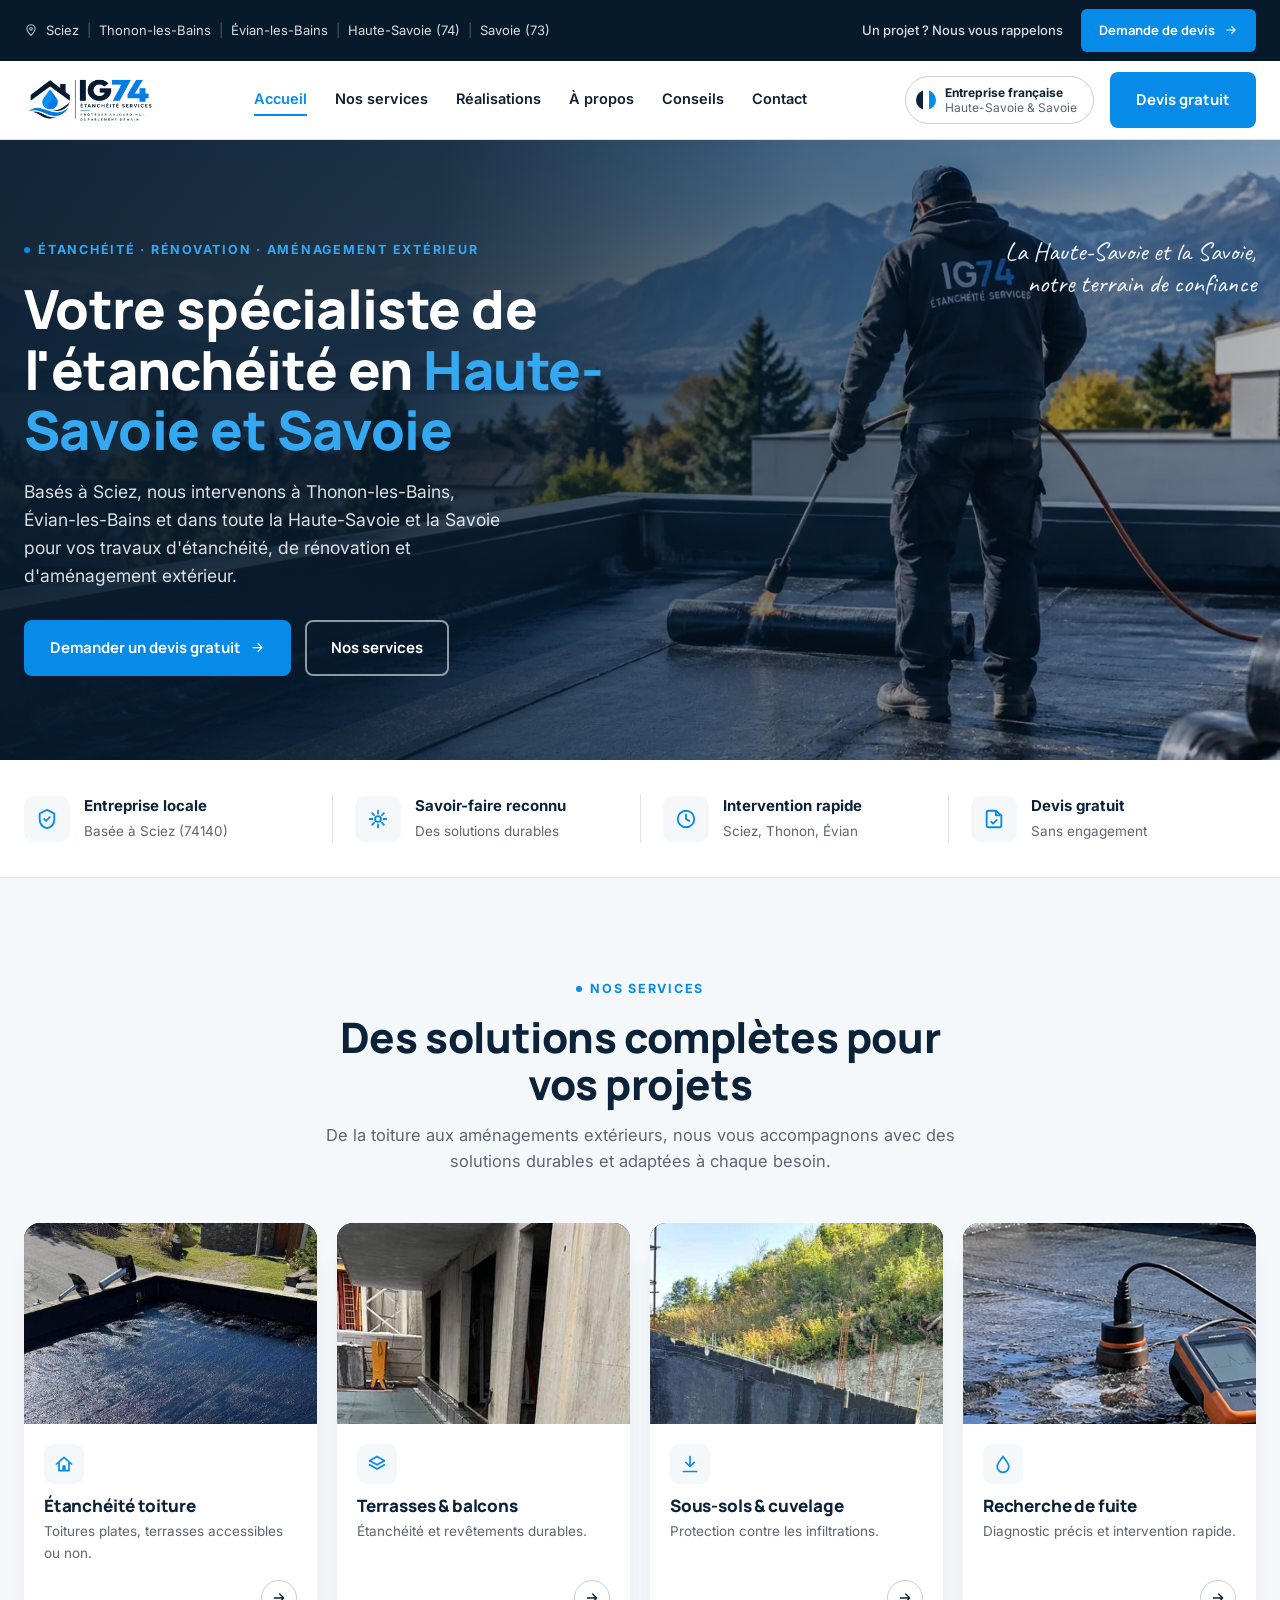
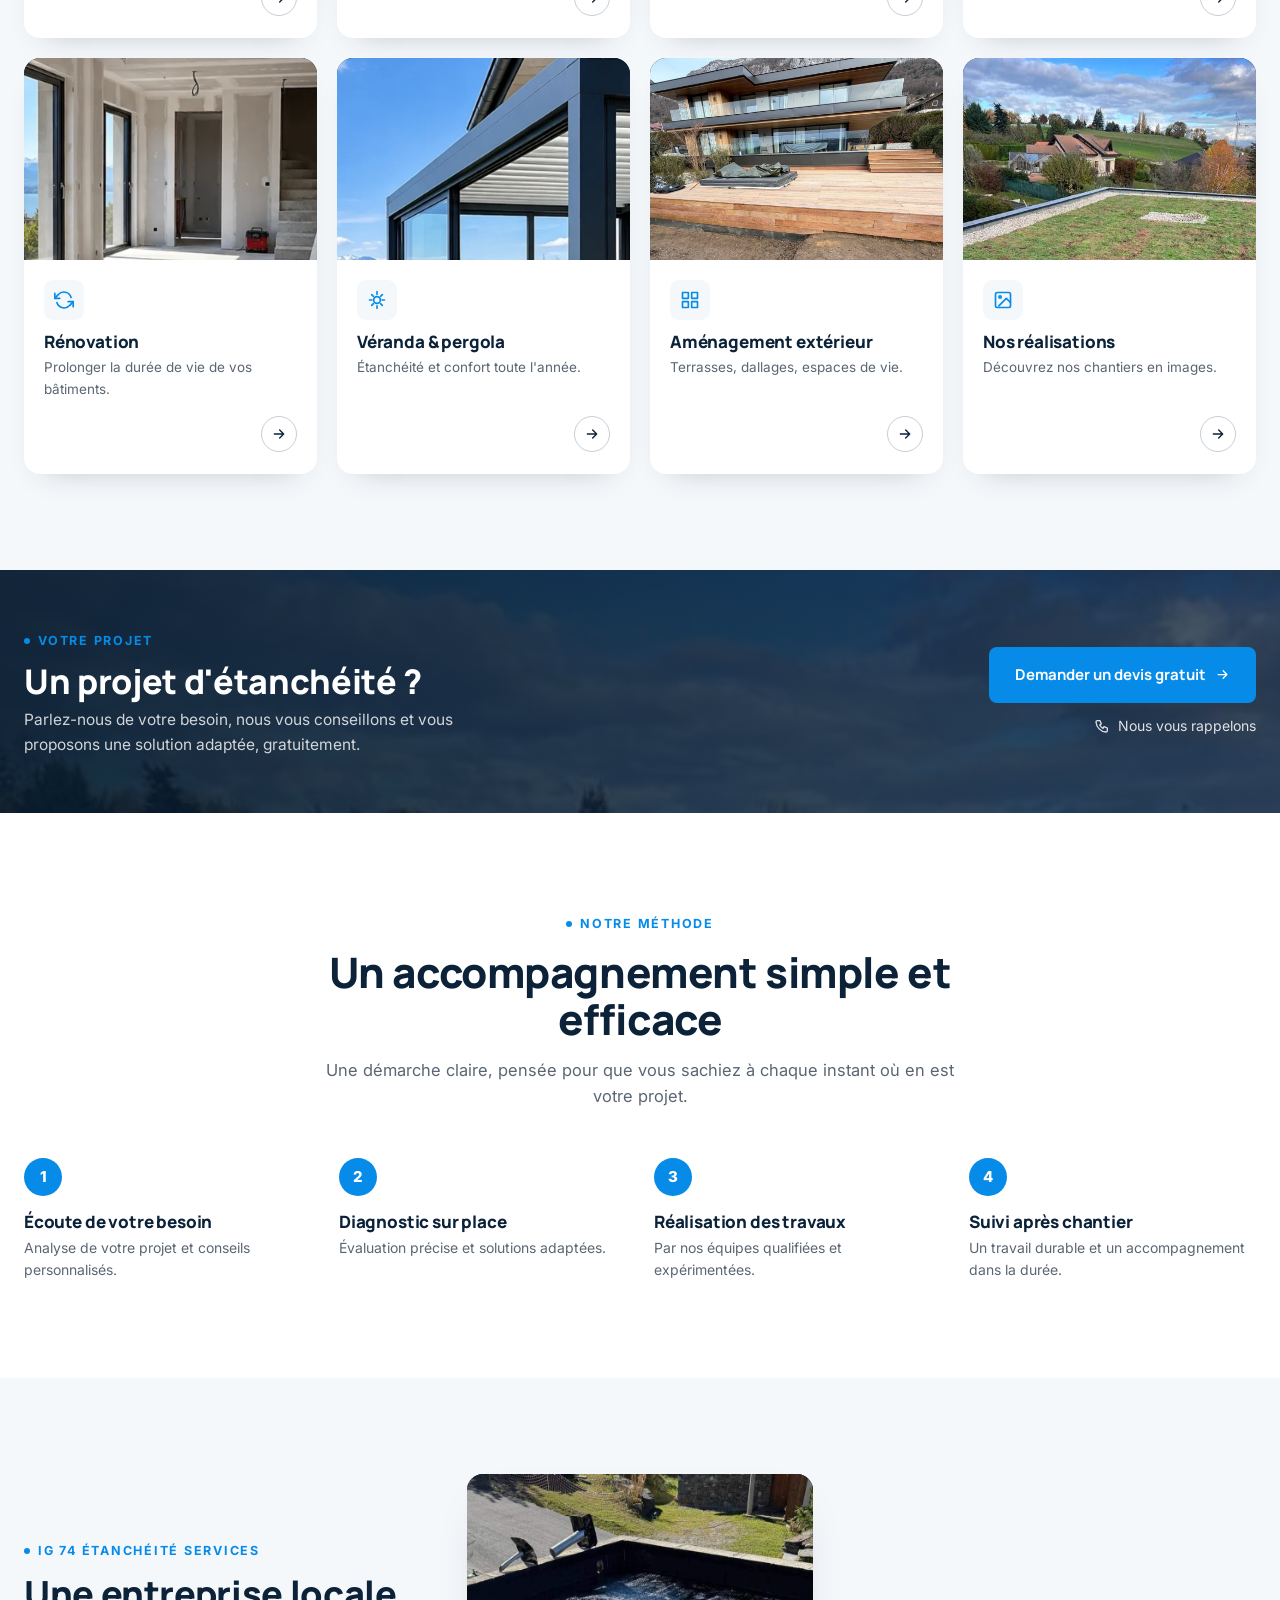
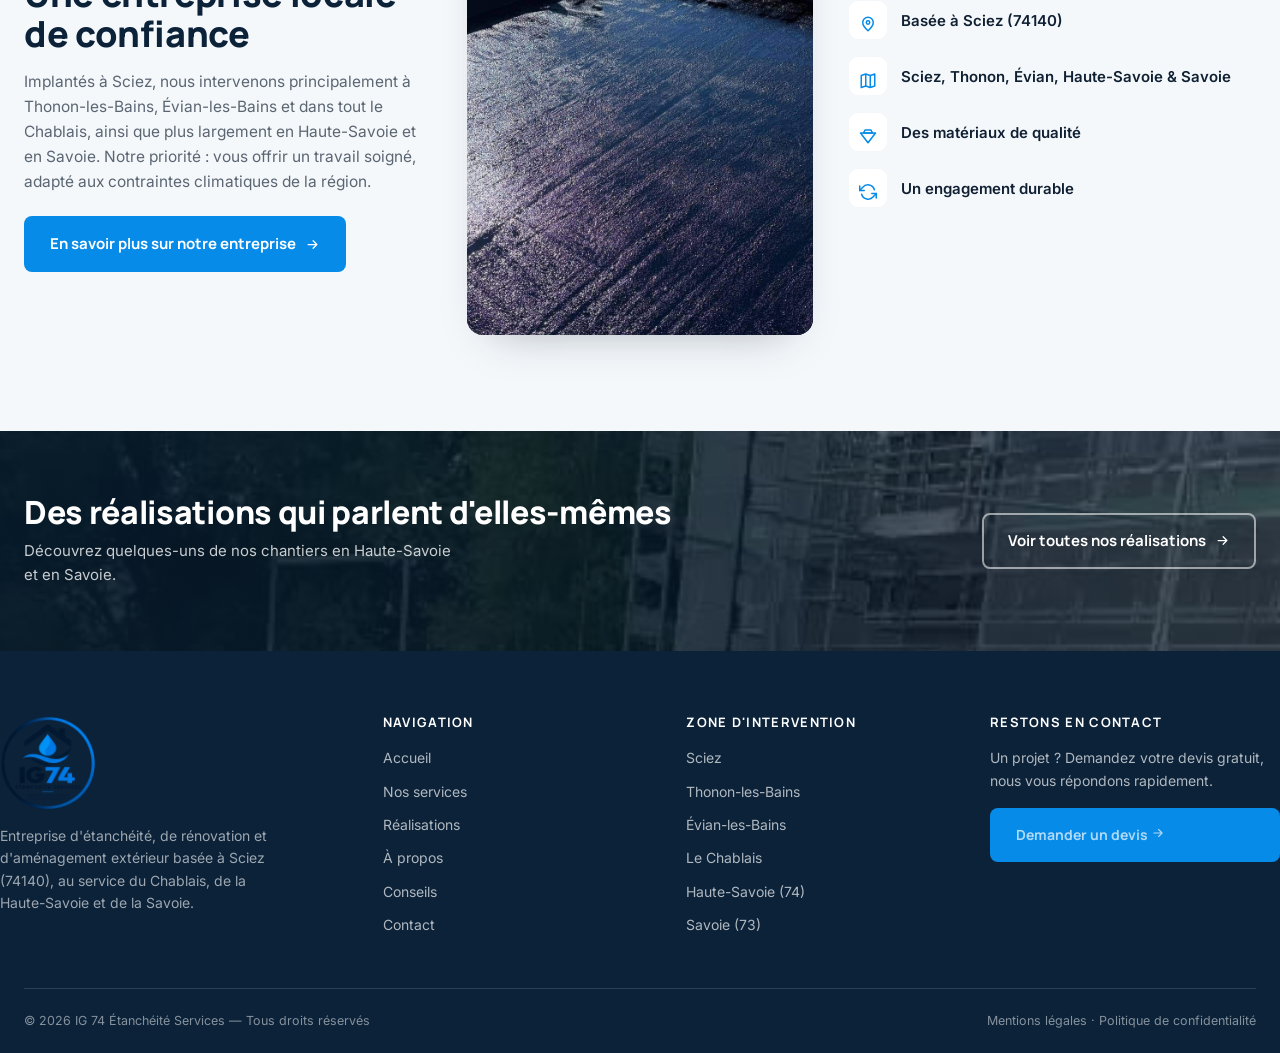
==== commit 836403bb: "Replace hero image and provisional logo with official IG74 branding - Homepage hero: new étanchéité " ====
--- a/index.html
+++ b/index.html
@@ -6,7 +6,7 @@
 <title>Étanchéité à Sciez, Haute-Savoie &amp; Savoie | IG 74</title>
 <meta name="description" content="Étanchéité toiture, terrasse et sous-sol à Sciez, en Haute-Savoie et en Savoie. Diagnostic et devis gratuits avec IG 74.">
 <meta name="robots" content="index, follow">
-<link rel="icon" type="image/svg+xml" href="images/favicon.svg">
+<link rel="icon" type="image/png" href="assets/images/favicon-ig74.png">
 <!-- Domaine définitif non fourni : à remplacer avant mise en ligne -->
 <link rel="canonical" href="https://DOMAINE-A-DEFINIR.exemple/">
 <meta name="geo.region" content="FR-74">
@@ -93,8 +93,7 @@
 <header id="top">
   <div class="wrap nav" id="nav">
     <a class="logo" href="index.html" aria-label="IG 74 Étanchéité Services — Accueil">
-      <span class="logo-mark" aria-hidden="true"><svg viewBox="0 0 24 24" fill="none"><path d="M3 12l9-8 9 8M6 10.3V20h5v-5.5h2V20h5V10.3" stroke="#fff" stroke-width="2" stroke-linecap="round" stroke-linejoin="round"/></svg></span>
-      <span class="logo-word"><span class="lw-name">IG<b>74</b></span><span class="lw-tag">Étanchéité Services</span></span>
+      <img src="assets/images/logo-ig74-header.webp" alt="IG 74 Étanchéité Services" width="480" height="160">
     </a>
     <nav class="navlinks">
       <a href="index.html" class="active">Accueil</a>
@@ -117,7 +116,7 @@
 
 <section class="hero">
   <div class="hero-bg" aria-hidden="true">
-    <img src="media/realisations/realisation-terrasse-bois-sur-mesure.jpg" alt="" fetchpriority="high" decoding="async">
+    <img src="media/hero/hero-etancheite-ig74.webp" alt="" fetchpriority="high" decoding="async">
   </div>
   <div class="wrap hero-inner">
     <div class="hero-copy reveal">
@@ -326,8 +325,7 @@
     <div class="foot-grid">
       <div class="foot-brand">
         <a class="logo" href="index.html" aria-label="IG 74 Étanchéité Services">
-          <span class="logo-mark" aria-hidden="true"><svg viewBox="0 0 24 24" fill="none"><path d="M3 12l9-8 9 8M6 10.3V20h5v-5.5h2V20h5V10.3" stroke="#fff" stroke-width="2" stroke-linecap="round" stroke-linejoin="round"/></svg></span>
-          <span class="logo-word"><span class="lw-name">IG<b>74</b></span><span class="lw-tag">Sciez · Thonon · Évian</span></span>
+          <img src="assets/images/logo-ig74-footer.webp" alt="IG 74 Étanchéité Services" width="400" height="400">
         </a>
         <p>Entreprise d&#x27;étanchéité, de rénovation et d&#x27;aménagement extérieur basée à Sciez (74140), au service du Chablais, de la Haute-Savoie et de la Savoie.</p>
       </div>
--- a/assets/css/base.css
+++ b/assets/css/base.css
@@ -62,20 +62,11 @@
 .btn[aria-disabled="true"]{opacity:.55;cursor:not-allowed;pointer-events:none}
 .btn svg{flex:0 0 auto}
 
-/* ---------- LOGO / WORDMARK ---------- */
+/* ---------- LOGO ---------- */
 .logo{display:flex;align-items:center;gap:10px}
-.logo-mark{
-  width:38px;height:38px;flex:0 0 auto;border-radius:8px;
-  background:linear-gradient(160deg,var(--navy),var(--navy-deep));
-  display:flex;align-items:center;justify-content:center;position:relative;
-}
-.logo-mark svg{width:22px;height:22px}
-.logo-word{display:flex;flex-direction:column;line-height:1}
-.logo-word .lw-name{font-family:"Manrope",sans-serif;font-weight:900;font-size:21px;letter-spacing:-.02em;color:var(--navy)}
-.logo-word .lw-name b{color:var(--blue)}
-.logo-word .lw-tag{font-size:9.5px;letter-spacing:.14em;text-transform:uppercase;color:var(--muted);font-weight:700;margin-top:2px}
-footer .logo-word .lw-name{color:#fff}
-footer .logo-word .lw-tag{color:rgba(255,255,255,.6)}
+.logo img{display:block;width:auto}
+.nav .logo img{height:44px}
+.foot-brand .logo img{height:96px}
 
 /* ---------- TOPBAR ---------- */
 .topbar{background:var(--navy-deep);color:rgba(255,255,255,.85)}
--- a/assets/css/home.css
+++ b/assets/css/home.css
@@ -10,7 +10,7 @@
 /* ---------- HERO ---------- */
 .hero{position:relative;overflow:hidden;background:var(--navy-deep);color:#fff;padding:64px 0 76px}
 .hero-bg{position:absolute;inset:0;z-index:0}
-.hero-bg img{width:100%;height:100%;object-fit:cover;object-position:center 22%;transform:scale(1.1);transform-origin:center top}
+.hero-bg img{width:100%;height:100%;object-fit:cover;object-position:52% 32%;display:block}
 .hero-bg::after{
   content:"";position:absolute;inset:0;
   background:linear-gradient(100deg,rgba(7,26,44,.94) 0%,rgba(7,26,44,.86) 32%,rgba(7,26,44,.55) 58%,rgba(7,26,44,.28) 100%);
@@ -31,11 +31,13 @@
   .hero-inner{grid-template-columns:1fr;min-height:0}
   .hero-script{display:none}
   .hero .lead{max-width:none}
+  .hero-bg img{object-position:58% 32%}
 }
 @media (max-width:600px){
   .hero{padding:44px 0 56px}
   .hero-cta{flex-direction:column}
   .hero-cta .btn{width:100%}
+  .hero-bg img{object-position:66% 32%}
 }
 
 /* ---------- BANDE AVANTAGES ---------- */
